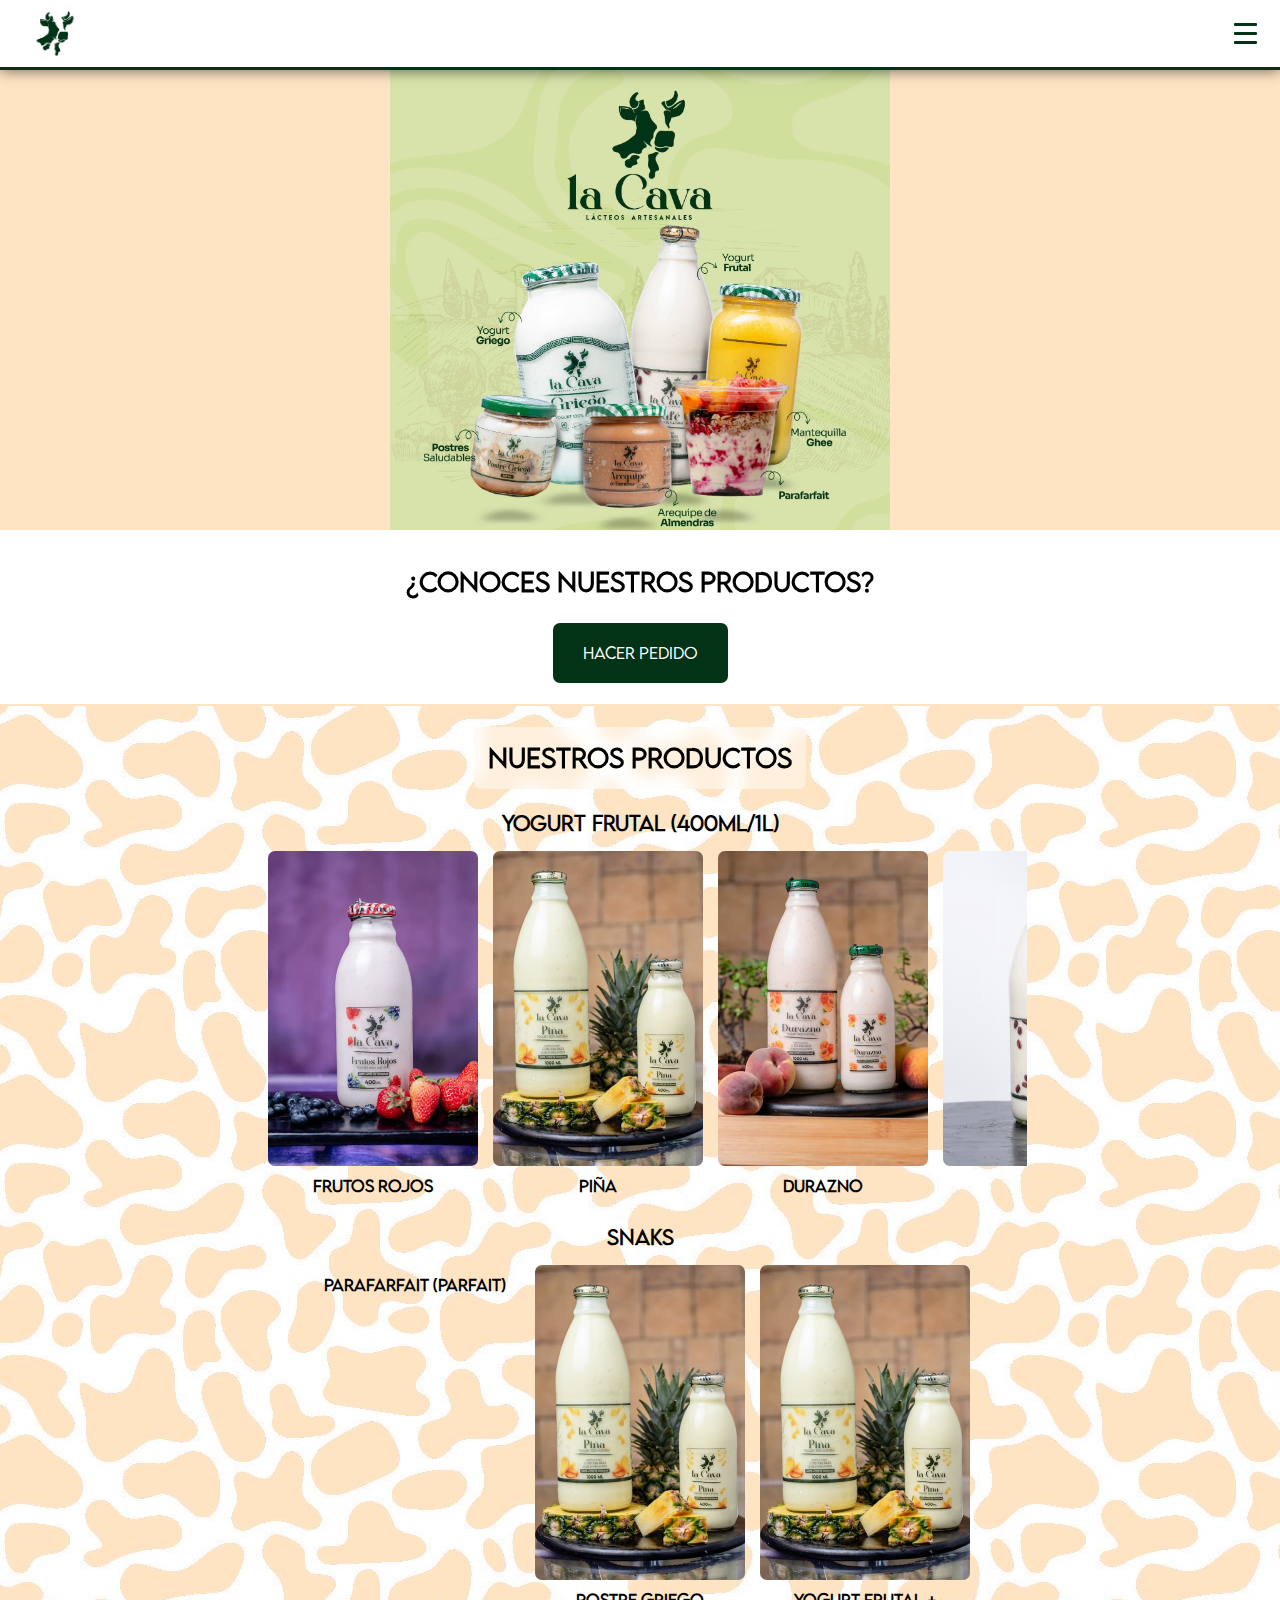
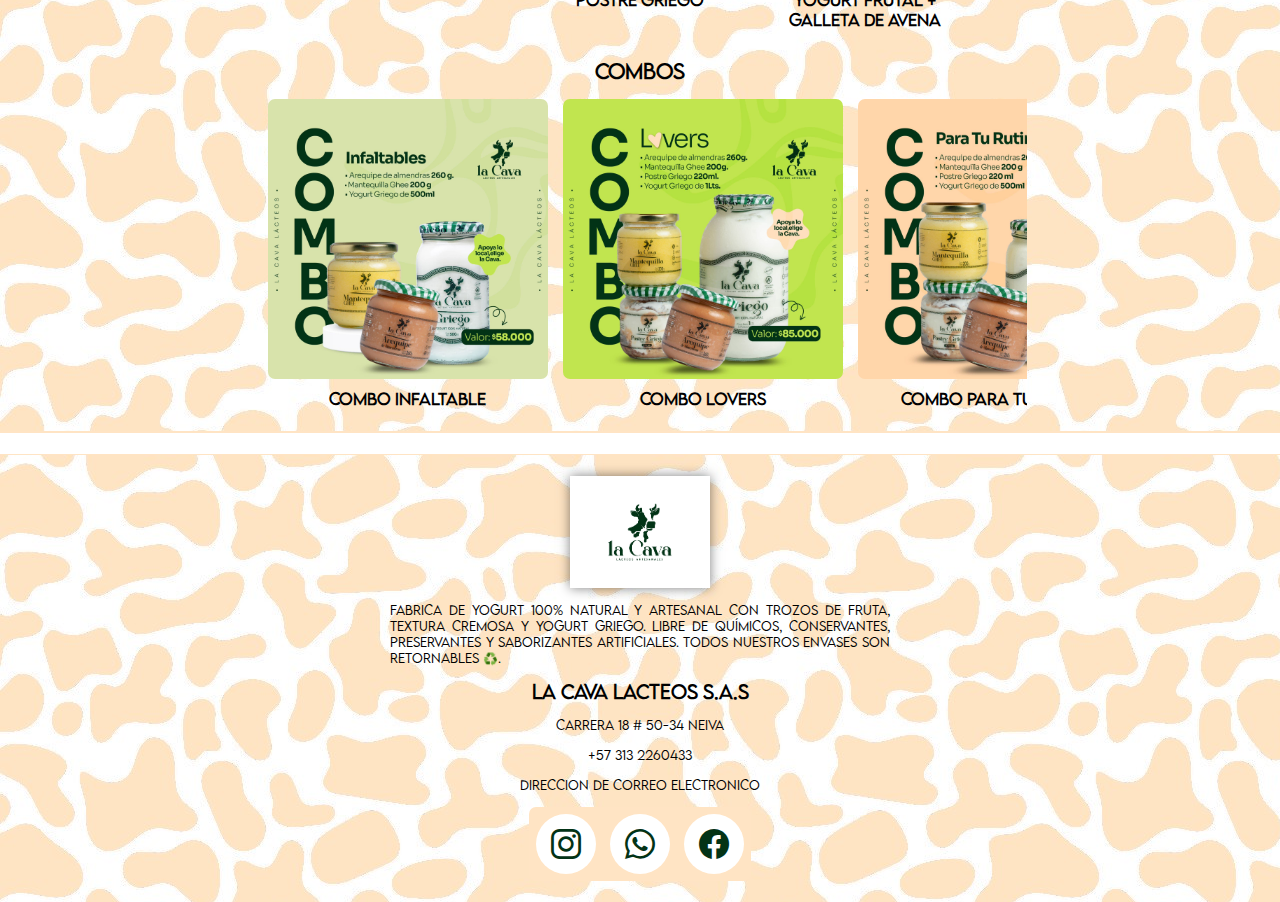
==== index.html @ c00cca92 "primer comit desde carpeta sync" ====
<!DOCTYPE html>
<html lang="es">

<head>
  <meta charset="UTF-8">
  <meta http-equiv="X-UA-Compatible" content="IE=edge">
  <meta name="viewport" content="width=device-width, initial-scale=1.0">
  <link rel="shortcut icon" href="./img/logo.jpg" type="image/x-icon">
  <link rel="stylesheet" href="./css/index.css">
  <link rel="stylesheet" href="https://cdn.jsdelivr.net/npm/bootstrap-icons@1.11.3/font/bootstrap-icons.min.css">
  <title>LA CAVA lacteos</title>
</head>

<body>
  <nav id="navbar">
    <a href=""><img src="./img/logo.jpg" alt="logo" class="logo"></a>
    <!-- <header>La Cava</header> -->
    <div class="menu">
      <input id="check-menu" type="checkbox">
      <label for="check-menu">
        <div class="burger-menu">
          <div class="barra-burger"></div>
          <div class="barra-burger"></div>
          <div class="barra-burger"></div>
        </div>
        <ul class="nav-content">
          <li><a href="#" class="nav-link">INICIO</a></li>
          <li><a href="#Tema_de_sección_1" class="nav-link">HACER PEDIDO</a></li>
          <li><a href="#products" class="nav-link">NUESTROS PRODUCTOS</a></li>
          <li><a href="#puntos-de-venta" class="nav-link">PUNTOS DE VENTA</a></li>
        </ul>
      </label>
    </div>
  </nav>
  <main class="flex-column">
    <section id="banner">
      <img class="imgbanner" src="./img/banner.jpeg" alt="logo+nombre">
    </section>

    <section id="Tema_de_sección_1" class="main-section autoShow">
      <header>¿conoces nuestros productos?</header>
      <a class="boton" href="carrito.html">HACER PEDIDO</a>
    </section>

    <section id="products">
      <header class="autoShow" >NUESTROS PRODUCTOS</header>
      <div class="flex-column autoShow">
        <h2>YOGURT FRUTAL (400ML/1L)</h3>
        <ul id="slider-yogurt">
          <!-- ACÁ VAN LOS YOGURTS QUE SE LISTAN EN EL index.js -->
        </ul>
      </div>

      <div class="flex-column autoShow">
        <h2>SNAKS</h2>
        <ul id="slider-snaks">
          <!-- ACÁ VAN LOS SNAKS QUE SE LISTAN EN EL index.js -->
        </ul>
      </div>

      <div class="flex-column autoShow">
        <h2>COMBOS</h2>
        <ul id="slider-combos">
          <!-- ACÁ VAN LOS COMBOS QUE SE LISTAN EN EL index.js -->
        </ul>
      </div>
    </section>

    <!-- <section id="puntos-de-venta" class="main-section">
      <header>PUNTOS DE VENTA</header>
      <iframe src="https://www.google.com/maps/d/embed?mid=1q1N6GIlWzFoCtLic-Kpfth4NSR_6SFg&hl=es-419&ehbc=2E312F"
        width="90%" height="400px" style="border: solid 1px;"></iframe>
    </section> -->

    <!-- <section id="Tema_de_sección_3" class="main-section">
      <header>Tema de sección 3</header>
      <li>
        <p>Lorem ipsum, dolor sit amet consectetur adipisicing elit. Fugit veniam porro laboriosam, ducimus
          error
          atque libero quaerat quisquam nihil accusamus neque, vitae eos doloribus in molestiae dolorum,
          vel
          reiciendis nemo!</p>
        <p>Lorem ipsum, dolor sit amet consectetur adipisicing elit. Fugit veniam porro laboriosam, ducimus
          error
          atque libero quaerat quisquam nihil accusamus neque, vitae eos doloribus in molestiae dolorum,
          vel
          reiciendis nemo!</p>
      </li>
    </section> -->

  </main>
  <footer>
    <img src="./img/logo+nombre.jpg" alt="">
    <p>Fabrica de yogurt 100% natural y artesanal con trozos de fruta, textura cremosa y yogurt griego. Libre de
      químicos, conservantes, preservantes y saborizantes artificiales.
      Todos nuestros envases son retornables ♻️.</p>
    <h2>LA CAVA LACTEOS S.A.S</h2>
    <li>Carrera 18 # 50-34 Neiva</li>
    <li>+57 313 2260433</li>
    <li>DIRECCION DE CORREO ELECTRONICO</li>
    <ul id="social-networks" class="flex-row">
      <a href="https://www.instagram.com/lacavalacteos/" target="_blank"><i class="bi bi-instagram"></i></a>
      <a href="https://tinyurl.com/cavalacteos" target="_blank"><i class="bi bi-whatsapp"></i></a>
      <a href="" target="_blank"><i class="bi bi-facebook"></i></a>
    </ul>
  </footer>
  <script src="./js/productos.js"></script>
  <script src="./js/index.js"></script>
</body>


</html>
---- css/index.css ----
@import url('global.css');

.boton {
  font-size: 15.21px;
  color: #fff;
  background-color: var(--green-color);
  padding: 20px 30px;
  border-radius: 7px;
  cursor: pointer;
}

.boton:hover {
  background-color: var(--green-color-hover);
}

section {
  align-items: center;
  justify-content: center;
  padding: 40px 3%;
  gap: 10px;
  color: #1e201f;
}


/* NAVBAR */
nav#navbar {
  position: sticky;
  top: 0;
  width: 100%;
  height: 70px;
  display: flex;
  align-items: center;
  justify-content: space-between;
  background: #fff;
  border-bottom: solid var(--green-color);
  z-index: 10;
  padding: 0 1%;
  box-shadow: 0px 0px 14px #0000009c;
}

nav#navbar a {
  height: 100%;
}


/* nav#navbar header {
    padding: 10px;
    text-transform: uppercase;
    font-size: 20px;
    font-weight: bold;
    color: #000;
} */

a.nav-link {
  padding: 15px 20px;
  text-transform: uppercase;
  background-color: #ffffffc2;
  color: var(--green-color);
  transition: .2s ease-in-out;
  font-weight: bold;
  border-radius: 5px;
  box-shadow: 0px 0px 14px #0000009c;
}

a.nav-link:hover {
  color: var(--green-color);
  background-color: #fff;
}

.menu {
  width: 43px;
}

.burger-menu {
  width: 100%;
  cursor: pointer;
  padding: 10px;
}

.barra-burger {
  width: 100%;
  height: 3px;
  border-radius: 1px;
  background: var(--green-color);
  transition: .2s ease-in-out;
  transition-property: transform;
}

.burger-menu:hover .barra-burger {
  background: var(--green-color-hover);
}

.barra-burger:nth-child(1),
.barra-burger:nth-child(2) {
  margin-bottom: 6px;
}

ul.nav-content {
  display: none;
  position: fixed;
  top: 70px;
  left: 0px;
  width: 100%;
  height: 100%;
  flex-direction: column;
  align-items: center;
  justify-content: space-evenly;
  background-color: #3030306d;
  backdrop-filter: blur(7px);
  font-size: 20px;
  padding-bottom: 70px;
}

input#check-menu {
  display: none;
}

input#check-menu:checked+label .burger-menu .barra-burger {
  background-color: #fe6732;
  transform: rotate(180deg);
}

input#check-menu:checked+label .nav-content {
  display: flex;
}

/* END NAVBAR */


main img.banner {
  width: 100%;
}

main section.main-section {
  width: 100%;
  color: #000;
  background-color: #fff;
  gap: 10px;
}

header {
  font-weight: bold;
  text-transform: uppercase;
  font-size: 25px;
  text-align: center;
  backdrop-filter: blur(7px);
  background-color: #ffffff70;
  padding: 14px;
  /* border: dashed 1px; */
  border-radius: 7px;
}


/* PRODUCTS */
section#products {
  color: #000;
  width: 100%;
  gap: 7px;
  padding-bottom: 15px;
  background-image: url(../img/fontcow2.jpg);
  border-top: solid 2px var(--cream-color);
  border-bottom: solid 2px var(--cream-color);
}

#products h2{
  margin-top: 14px;
}

section#products div {
  color: #000;
  width: 100%;
  gap: 14px;
}

#slider-snaks,
#slider-combos {
  max-width: fit-content;
}

#slider-combos img {
  width: 280px;
}

section#products ul {
  gap: 15px;
  display: flex;
  width: 210px;
  overflow-x: scroll;
  padding: 1px 15px 7px 15px;
  scroll-snap-type: x mandatory;
}

section#products ul li {
  display: flex;
  flex-direction: column;
  gap: 5px;
  justify-content: flex-start;
  cursor: pointer;
  color: #000;
  transition: .2s ease-in-out;
  text-align: center;
  scroll-snap-align: center;
  width: 210px;
}

section#products ul li p {
  position: relative;
  bottom: 80%;
  pointer-events: none;
  z-index: 1;
  padding: 0 21px;
  color: transparent;
  transition: .2s ease-in-out;
  height: 0px;
  text-align: center;
  width: 100%;
}

section#products #slider-combos li img,
section#products #slider-combos li,
section#products #slider-combos {
  width: 280px;
}

section#products ul li img {
  width: 210px;
  border-radius: 7px;
  transition: .2s ease-in-out;
}

section#products ul li img:hover+p {
  color: white;
}

section#products ul li img:hover {
  filter: brightness(10%);
}

section#products ul li:hover {
  color: var(--green-color);
}

section#products ul li {
  font-size: 13px;
}

/* SCROLLBAR MY products */
section#products ul::-webkit-scrollbar {
  background: transparent;
  height: 10px;
}

section#products ul::-webkit-scrollbar-track {
  margin-inline: 50px;
}

section#products ul::-webkit-scrollbar-thumb {
  background: #585858;
  border-radius: 12px;

}

section#products ul::-webkit-scrollbar-thumb:hover {
  background: var(--green-color);
}

@media (min-width: 800px) {

  section {
    padding: 21px 14%;
  }

  .imgbanner {
    max-width: 500px;
  }

  section#products ul,
  section#products #slider-combos {
    width: 84%;
  }
}
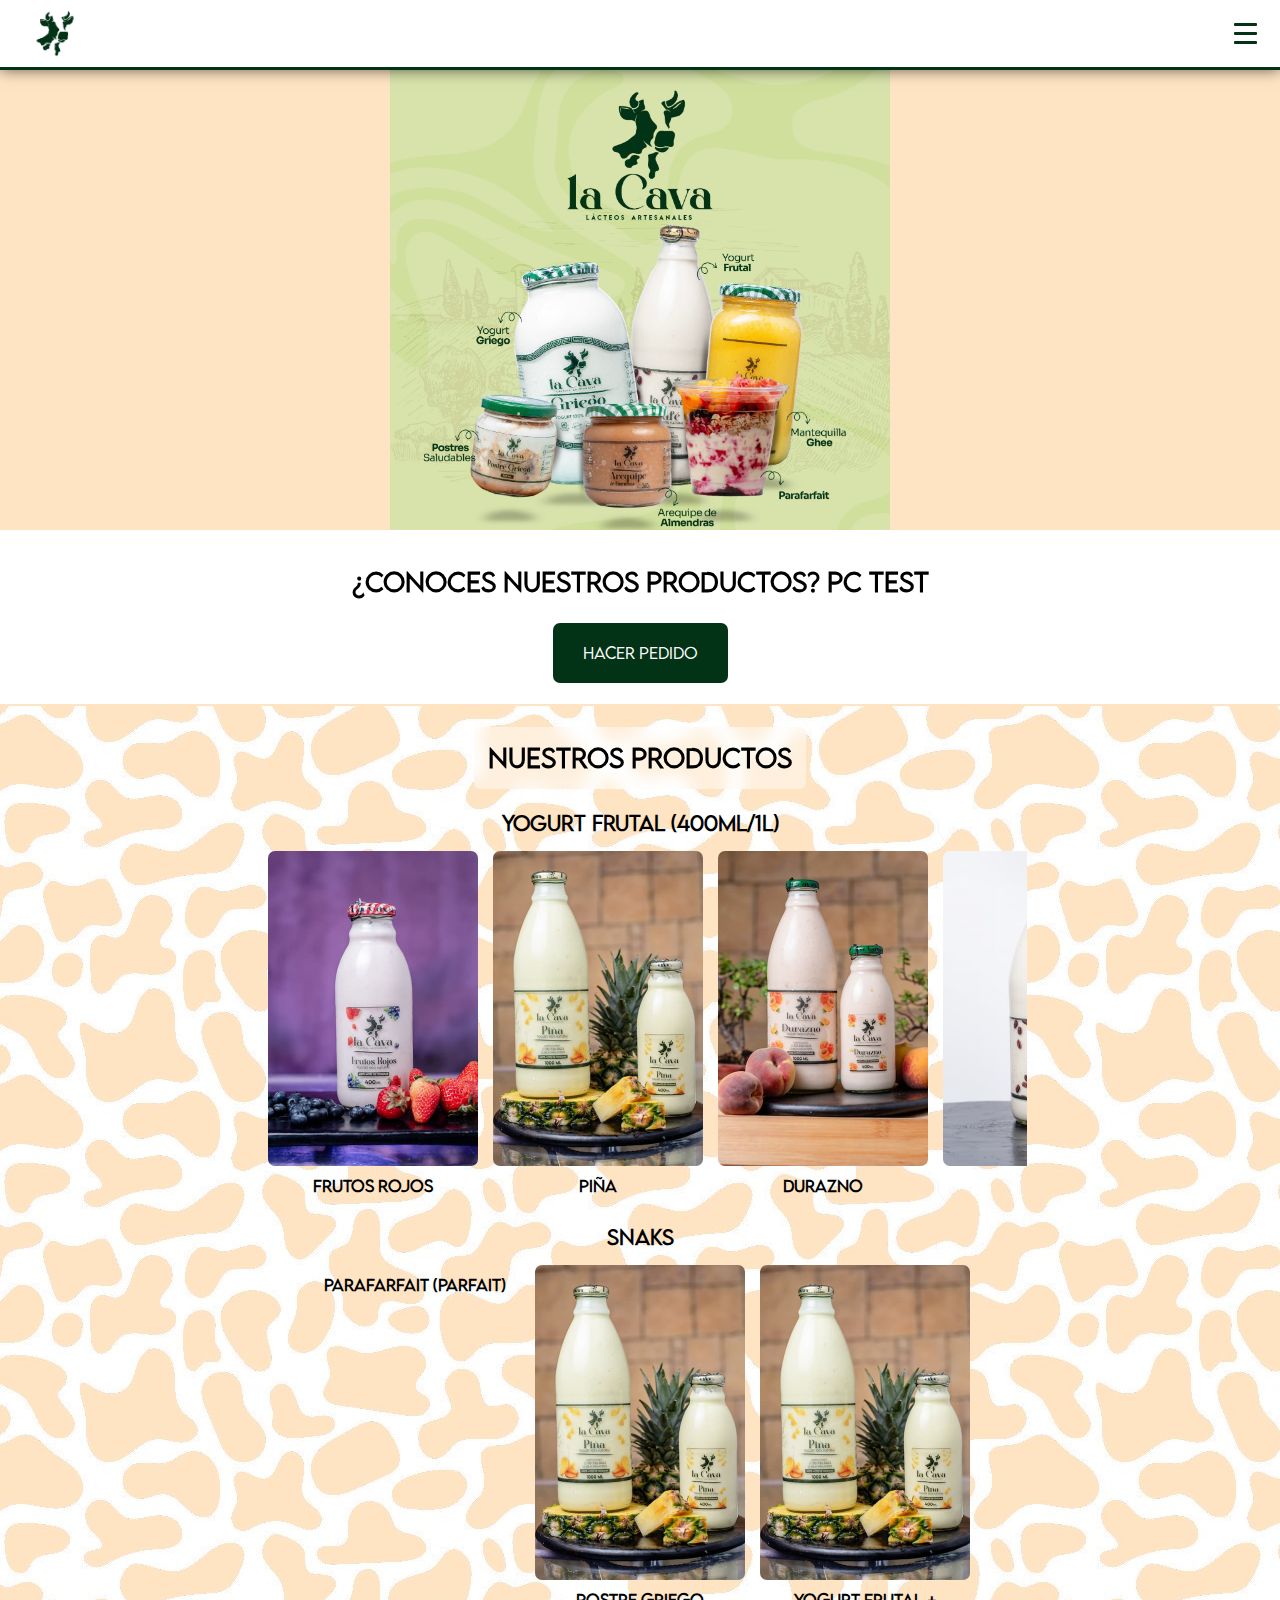
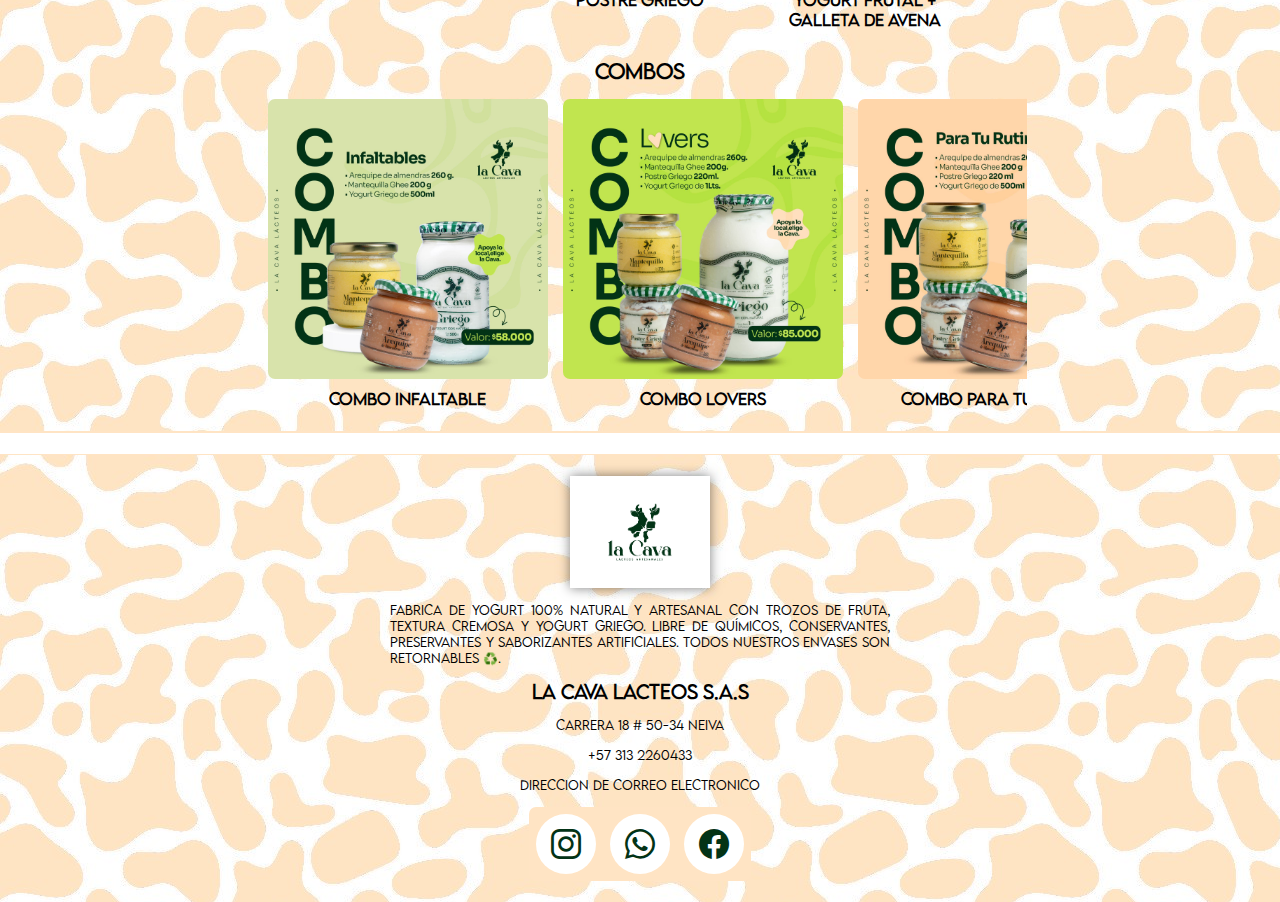
==== commit d8e59ccf: "pc test" ====
--- a/index.html
+++ b/index.html
@@ -38,7 +38,7 @@
     </section>
 
     <section id="Tema_de_sección_1" class="main-section autoShow">
-      <header>¿conoces nuestros productos?</header>
+      <header>¿conoces nuestros productos? pc test</header>
       <a class="boton" href="carrito.html">HACER PEDIDO</a>
     </section>
 
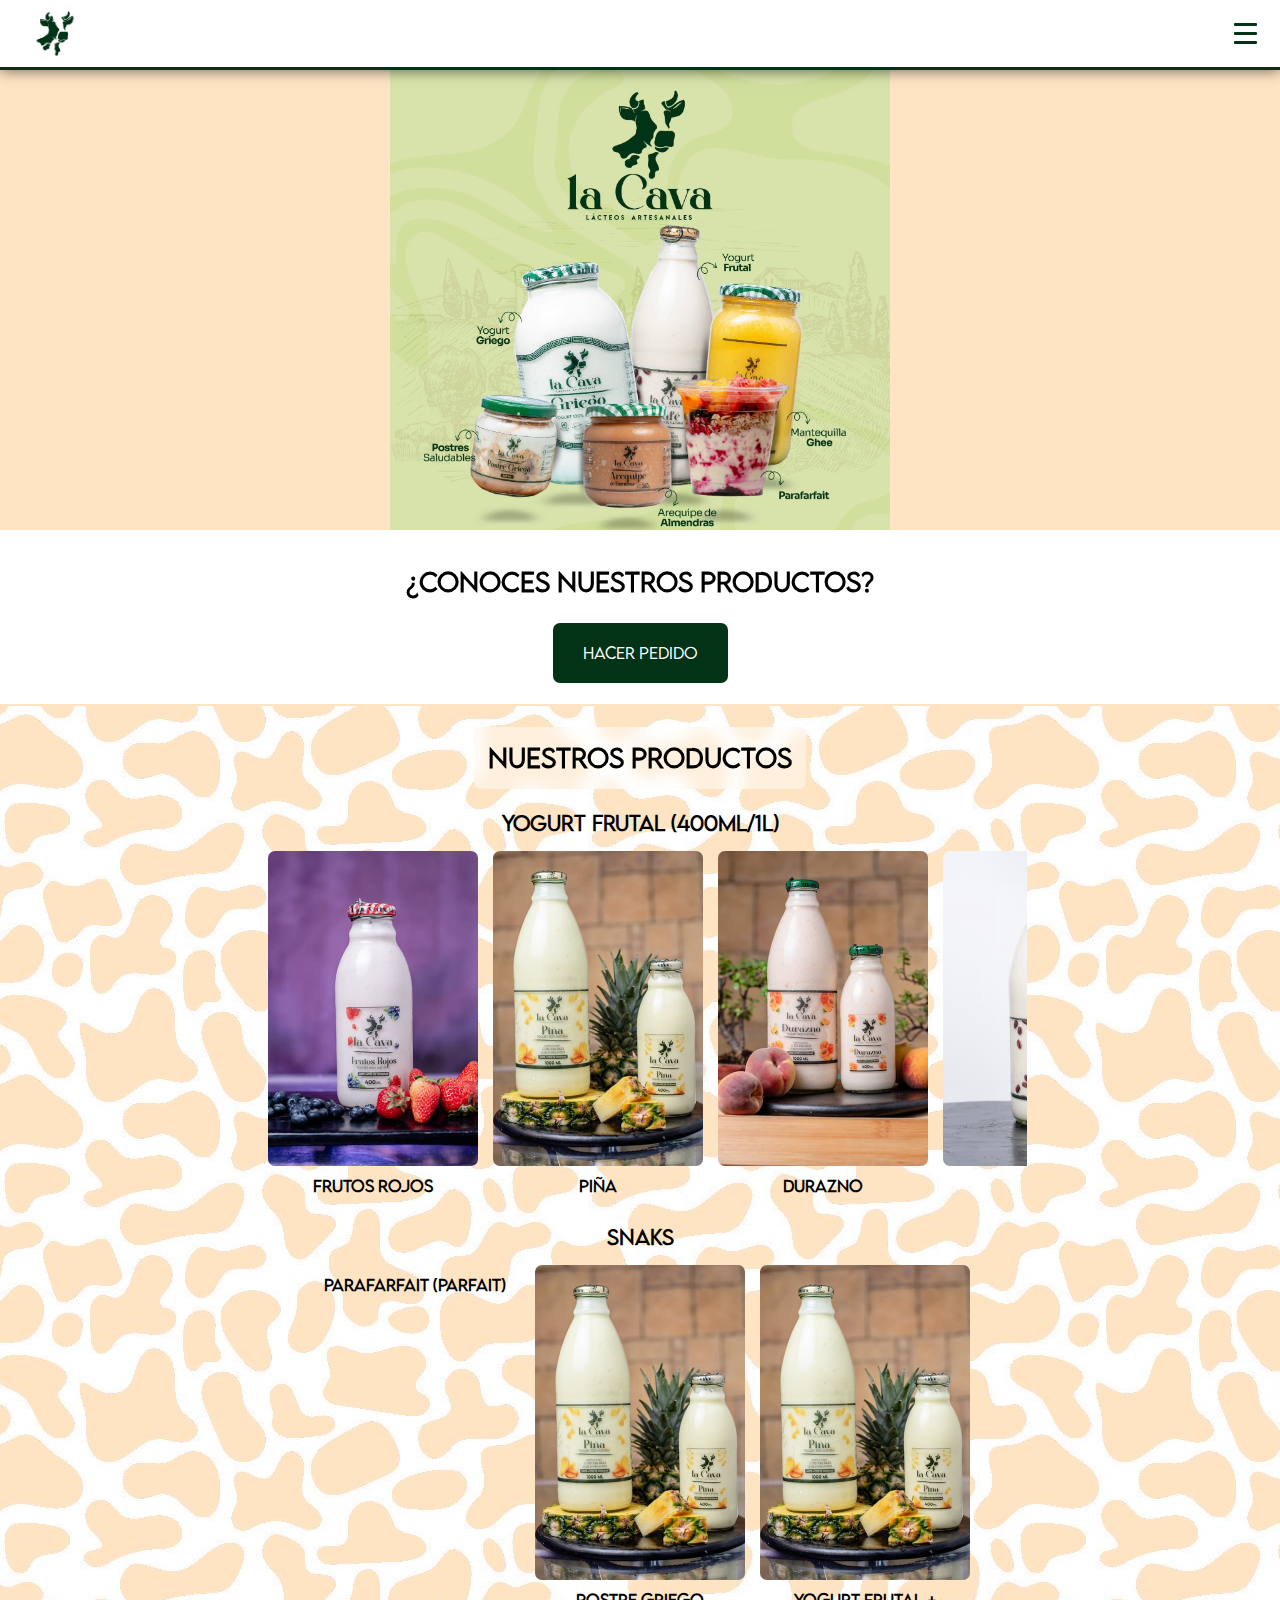
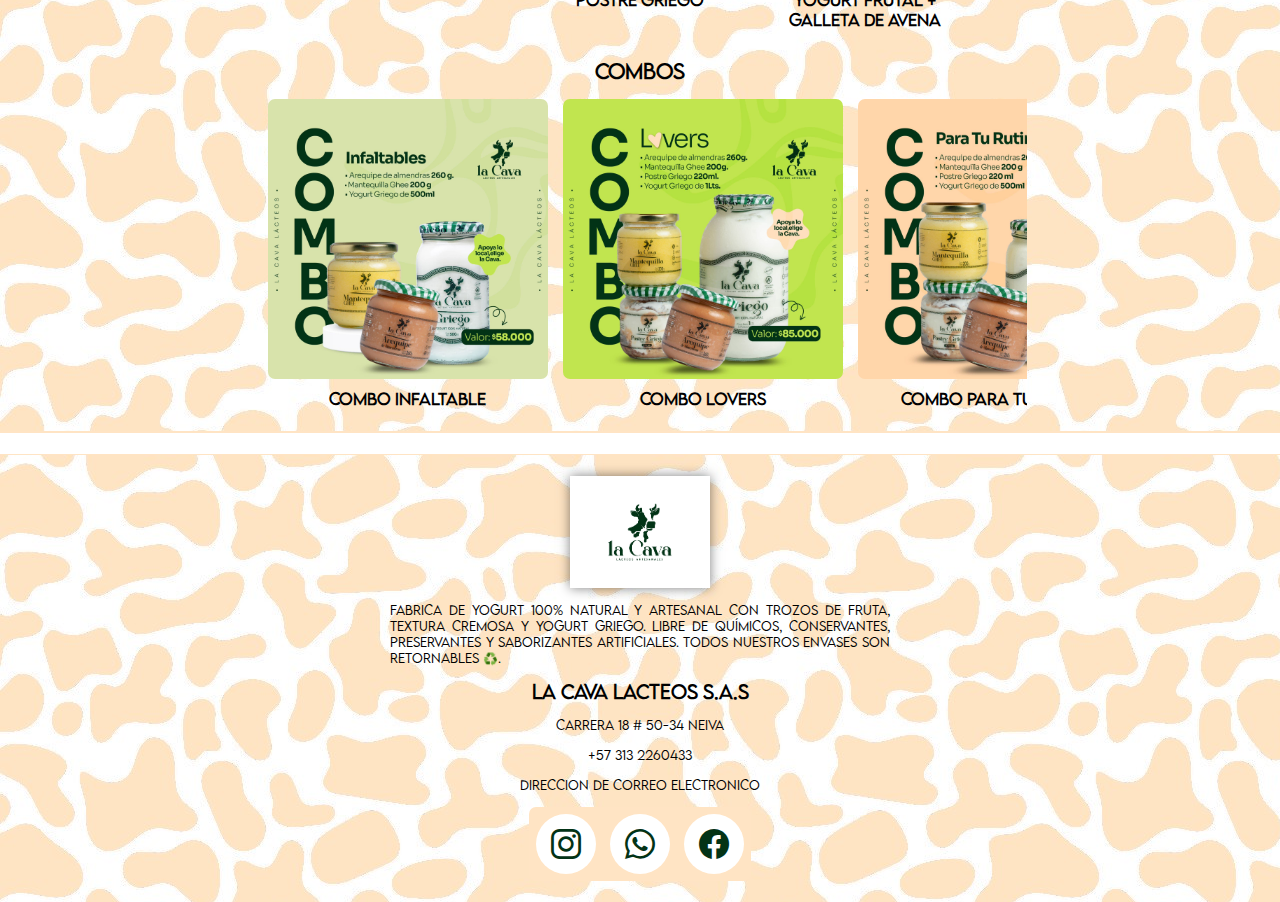
==== commit 09db07ea: "portatil test" ====
--- a/index.html
+++ b/index.html
@@ -38,7 +38,7 @@
     </section>
 
     <section id="Tema_de_sección_1" class="main-section autoShow">
-      <header>¿conoces nuestros productos? pc test</header>
+      <header>¿conoces nuestros productos?</header>
       <a class="boton" href="carrito.html">HACER PEDIDO</a>
     </section>
 
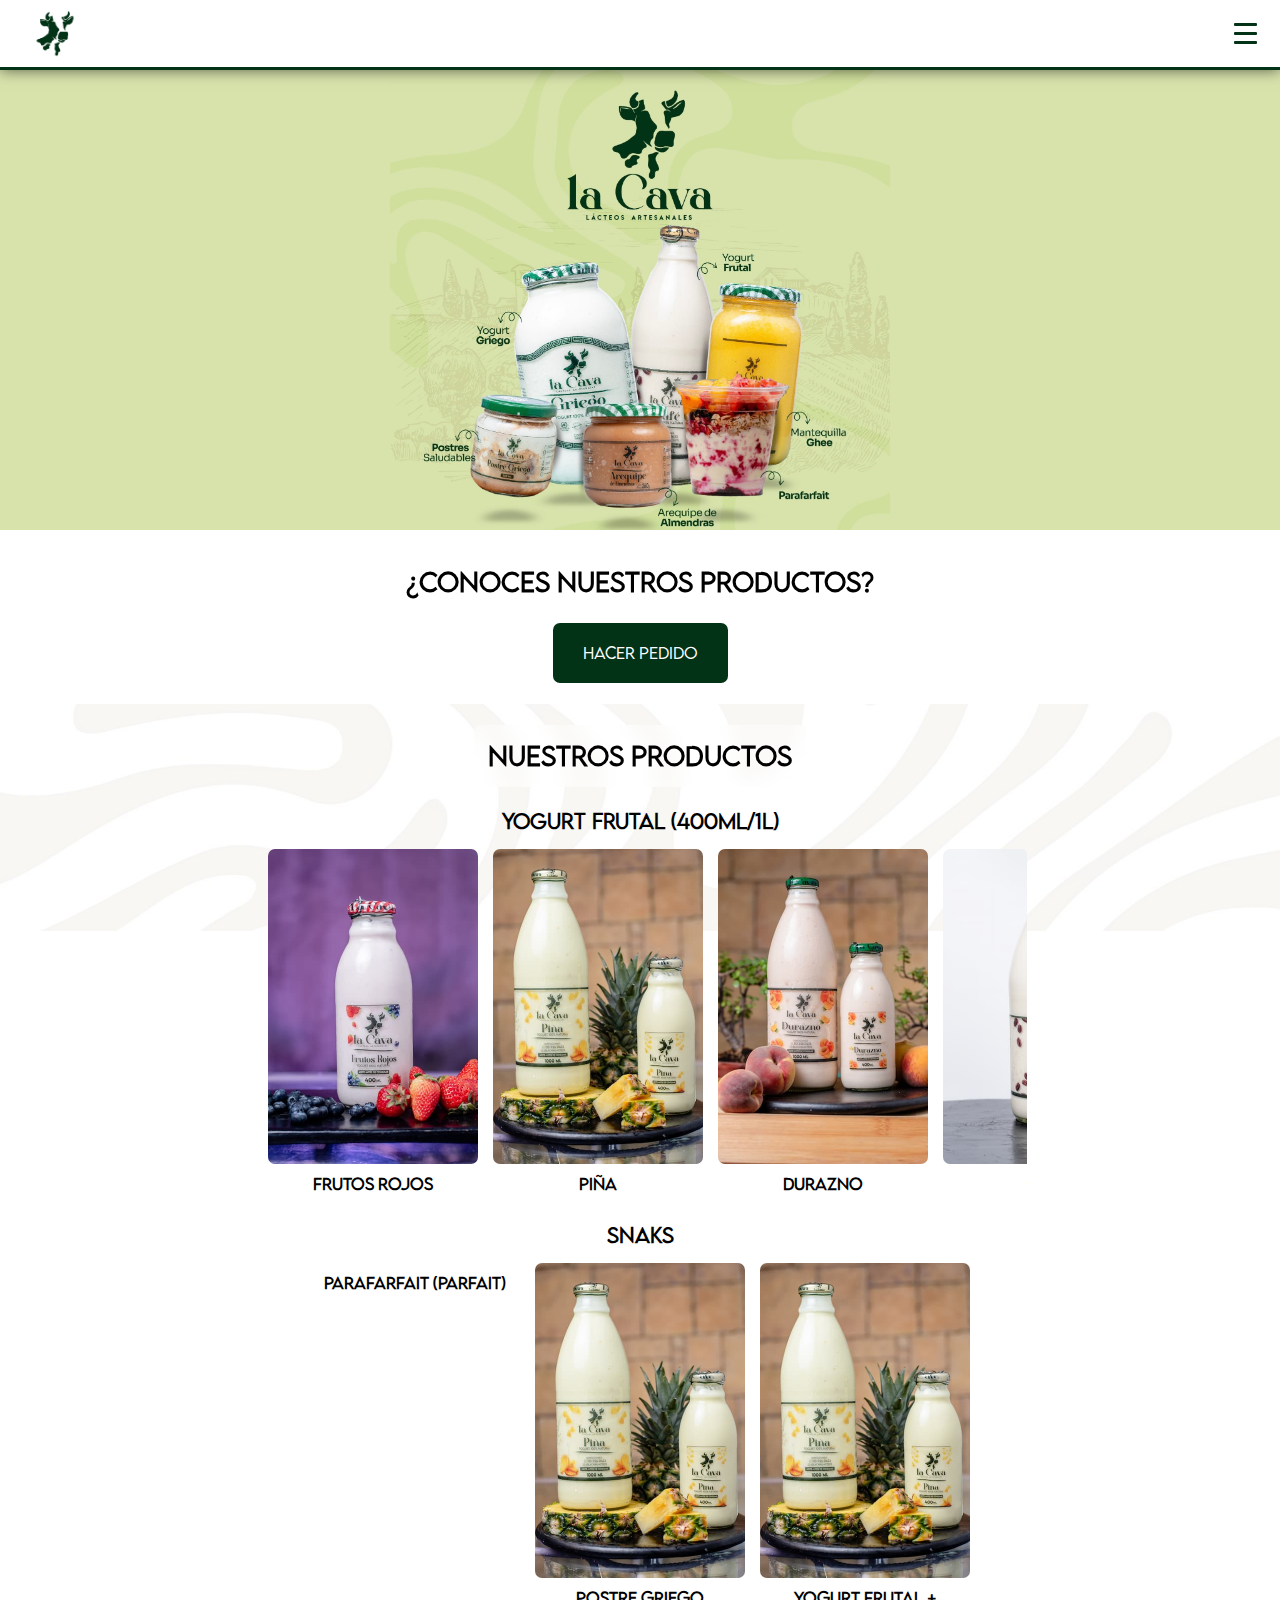
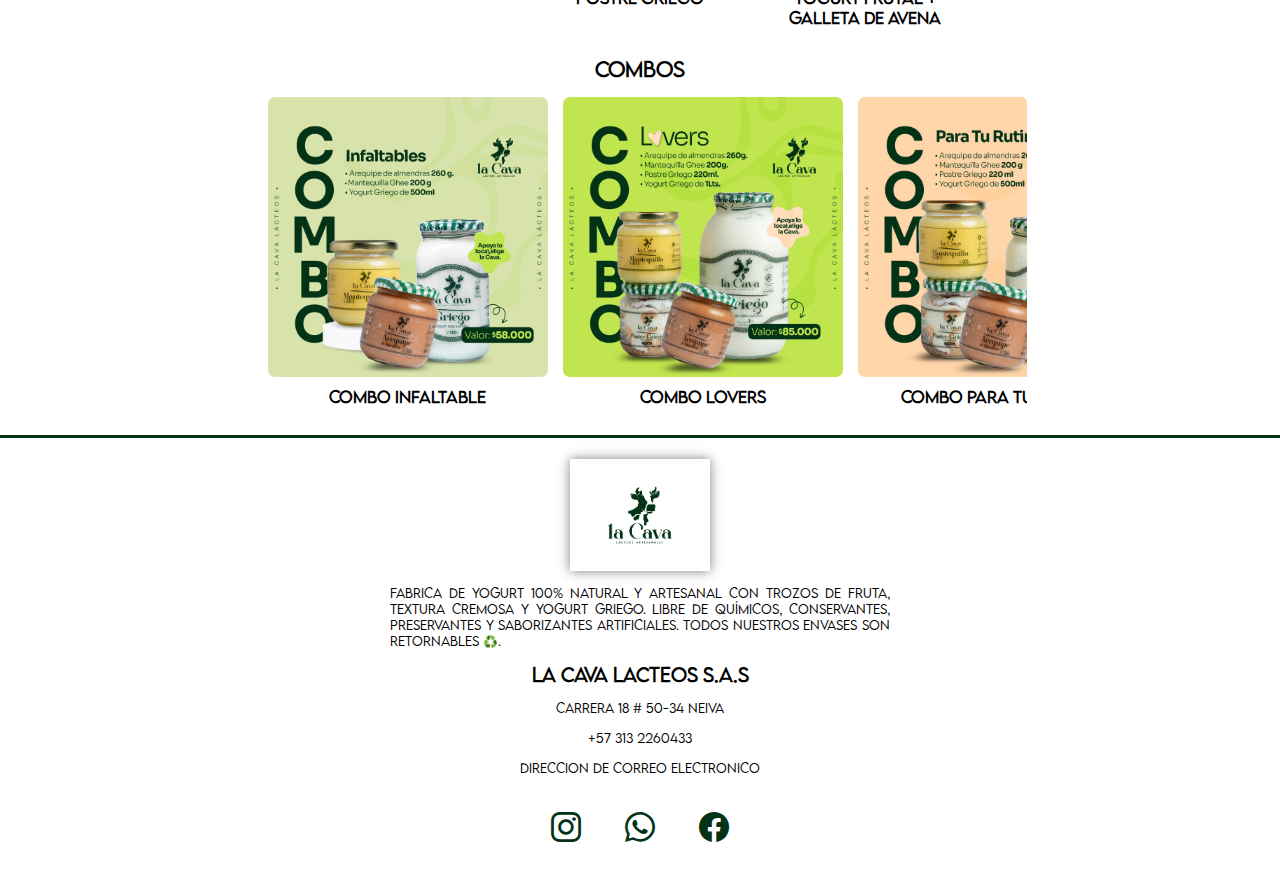
==== commit 65be21f4: "links fixed" ====
--- a/index.html
+++ b/index.html
@@ -100,8 +100,8 @@
     <li>DIRECCION DE CORREO ELECTRONICO</li>
     <ul id="social-networks" class="flex-row">
       <a href="https://www.instagram.com/lacavalacteos/" target="_blank"><i class="bi bi-instagram"></i></a>
-      <a href="https://tinyurl.com/cavalacteos" target="_blank"><i class="bi bi-whatsapp"></i></a>
-      <a href="" target="_blank"><i class="bi bi-facebook"></i></a>
+      <a href="https://wa.me/573132260433" target="_blank"><i class="bi bi-whatsapp"></i></a>
+      <a href="https://www.facebook.com/profile.php?id=61558479196735" target="_blank"><i class="bi bi-facebook"></i></a>
     </ul>
   </footer>
   <script src="./js/productos.js"></script>
--- a/css/index.css
+++ b/css/index.css
@@ -7,6 +7,7 @@
   padding: 20px 30px;
   border-radius: 7px;
   cursor: pointer;
+  transition: .2s ease-in-out;
 }
 
 .boton:hover {
@@ -156,13 +157,14 @@
   color: #000;
   width: 100%;
   gap: 7px;
-  padding-bottom: 15px;
-  background-image: url(../img/fontcow2.jpg);
-  border-top: solid 2px var(--cream-color);
-  border-bottom: solid 2px var(--cream-color);
-}
-
-#products h2{
+  background-image: url(../img/light-background.jpg);
+  background-repeat: no-repeat;
+  background-size: cover;
+  background-position: center center;
+  background-attachment: fixed;
+}
+
+#products h2 {
   margin-top: 14px;
 }
 
@@ -188,6 +190,7 @@
   overflow-x: scroll;
   padding: 1px 15px 7px 15px;
   scroll-snap-type: x mandatory;
+  border-radius: 7px;
 }
 
 section#products ul li {
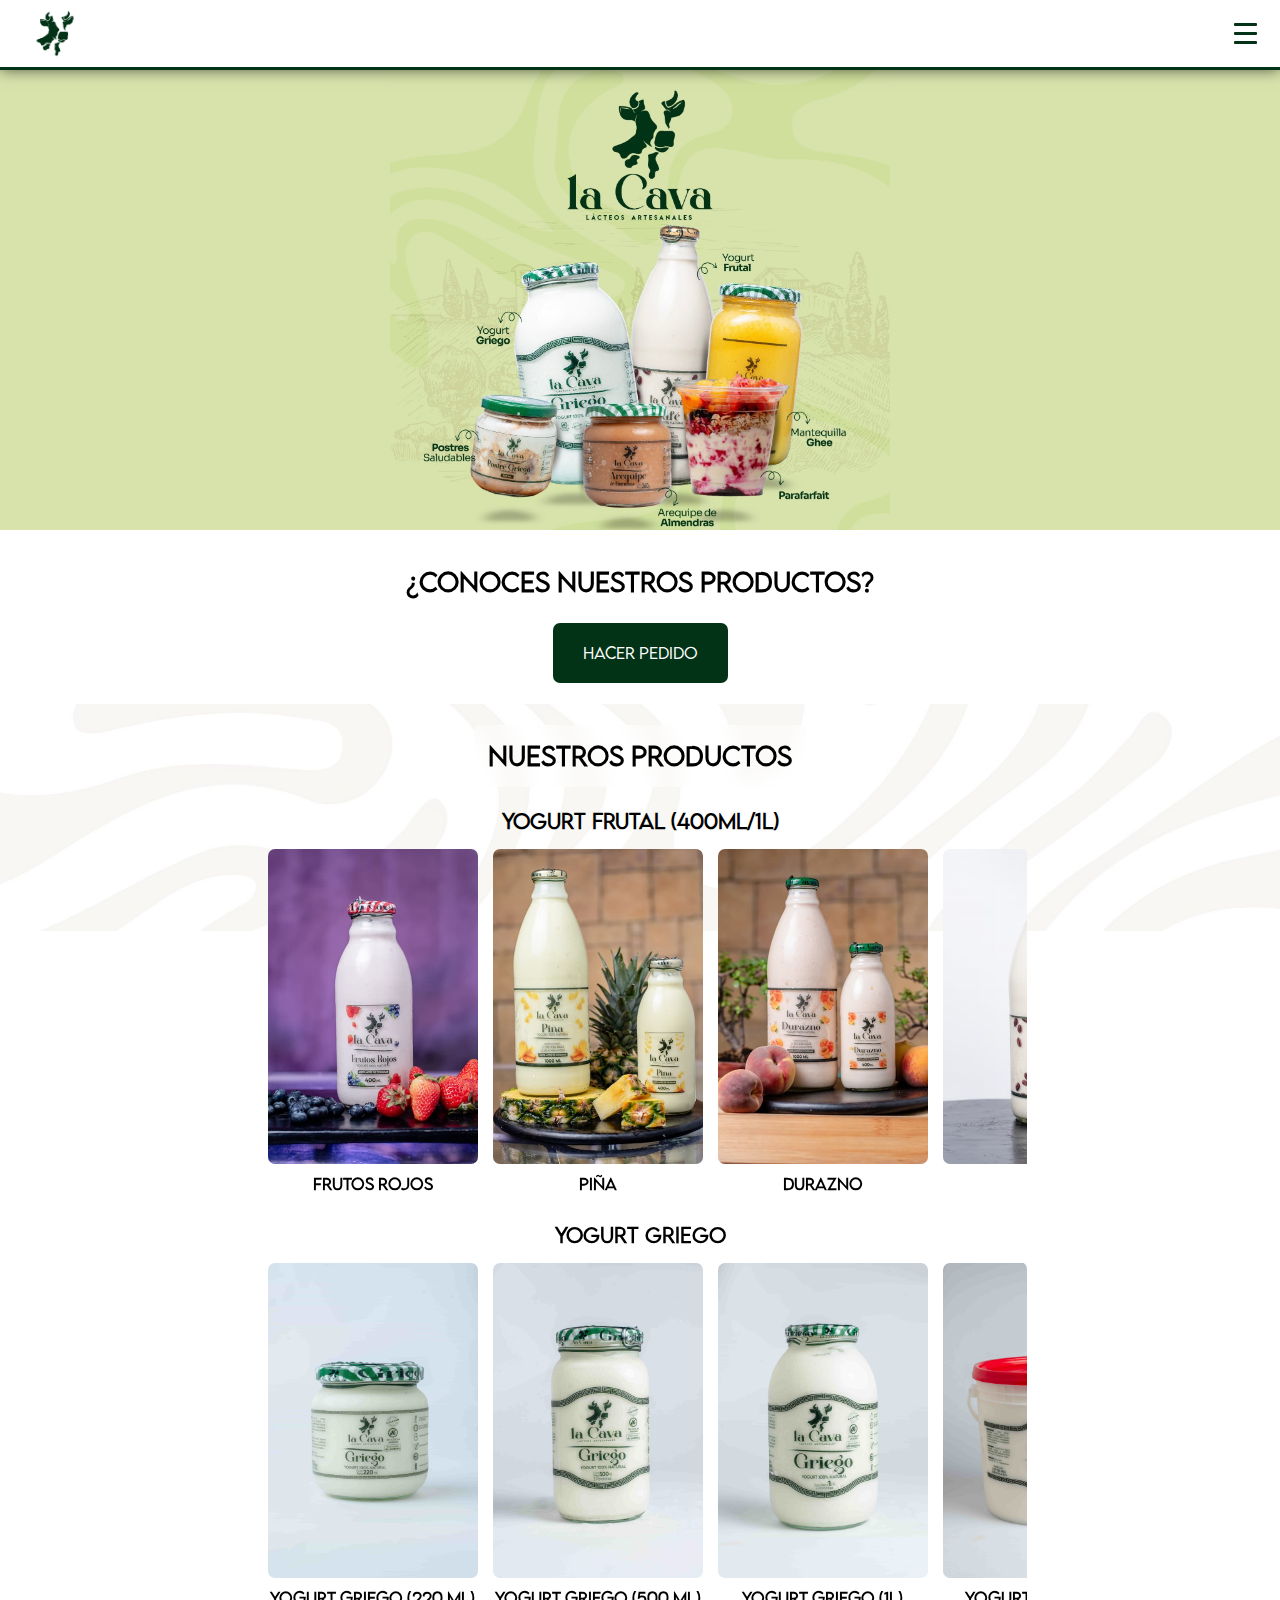
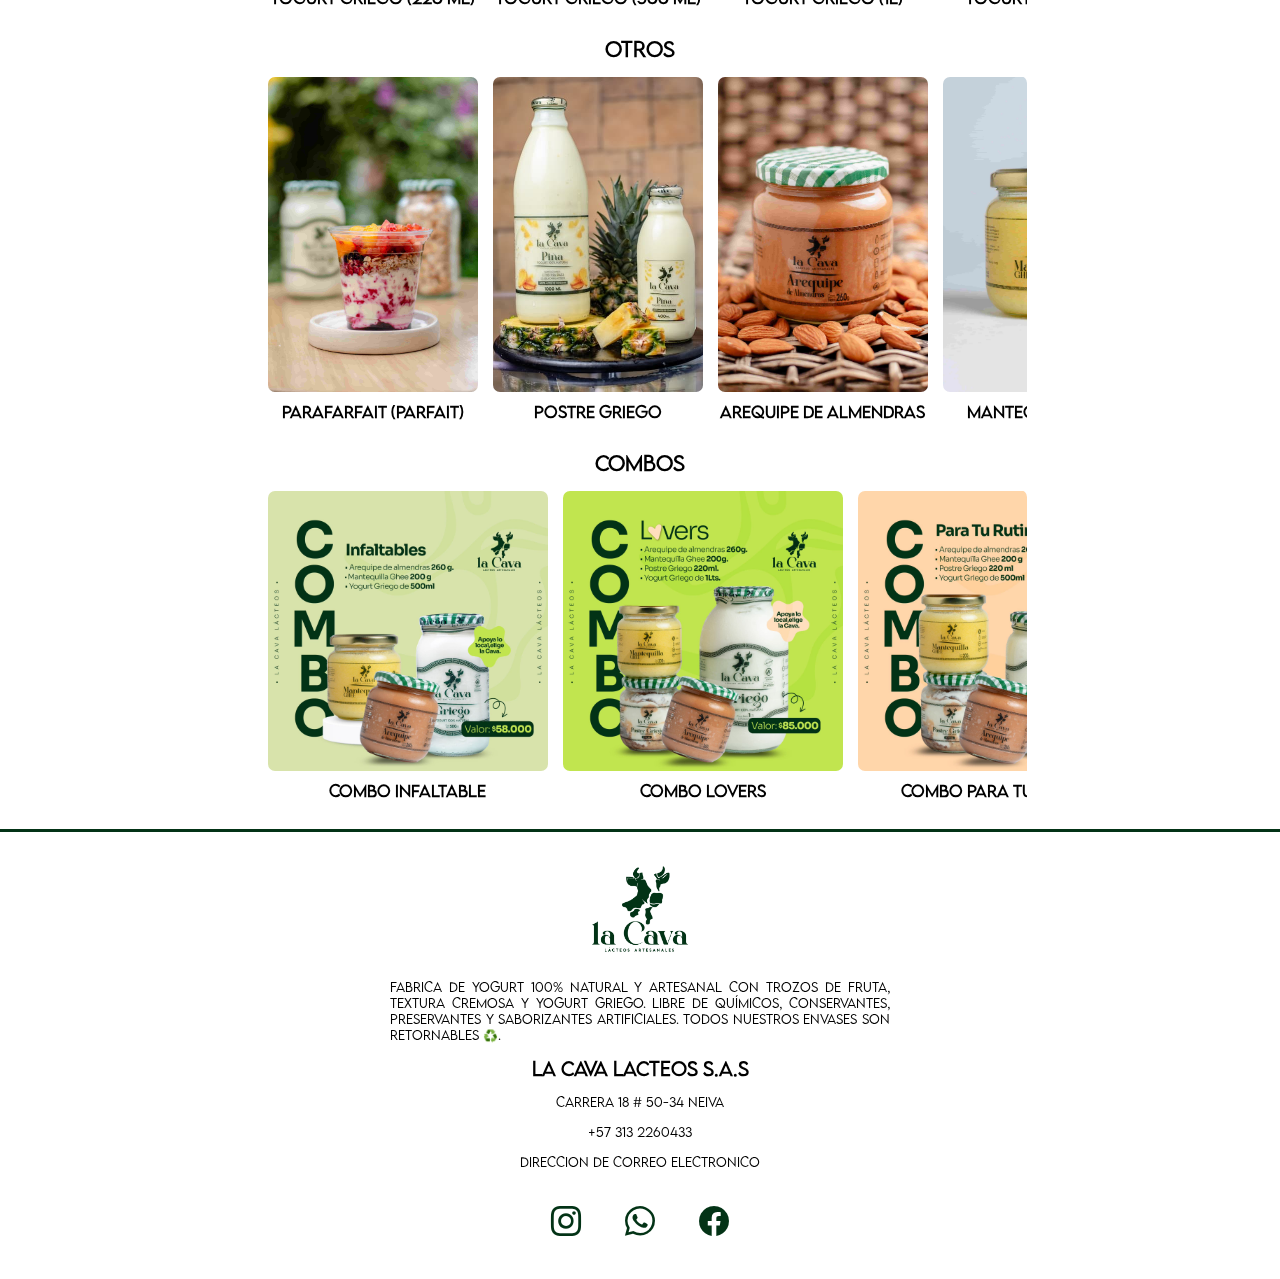
==== commit 91fc8f82: "arreglos varios" ====
--- a/index.html
+++ b/index.html
@@ -32,6 +32,7 @@
       </label>
     </div>
   </nav>
+
   <main class="flex-column">
     <section id="banner">
       <img class="imgbanner" src="./img/banner.jpeg" alt="logo+nombre">
@@ -43,17 +44,24 @@
     </section>
 
     <section id="products">
-      <header class="autoShow" >NUESTROS PRODUCTOS</header>
+      <header class="autoShow">NUESTROS PRODUCTOS</header>
       <div class="flex-column autoShow">
         <h2>YOGURT FRUTAL (400ML/1L)</h3>
-        <ul id="slider-yogurt">
-          <!-- ACÁ VAN LOS YOGURTS QUE SE LISTAN EN EL index.js -->
-        </ul>
+          <ul id="slider-yogurt">
+            <!-- ACÁ VAN LOS YOGURTS QUE SE LISTAN EN EL index.js -->
+          </ul>
       </div>
 
       <div class="flex-column autoShow">
-        <h2>SNAKS</h2>
-        <ul id="slider-snaks">
+        <h2>YOGURT GRIEGO</h3>
+          <ul id="slider-griego">
+            <!-- ACÁ VAN LOS YOGURTS QUE SE LISTAN EN EL index.js -->
+          </ul>
+      </div>
+
+      <div class="flex-column autoShow">
+        <h2>OTROS</h2>
+        <ul id="slider-otros">
           <!-- ACÁ VAN LOS SNAKS QUE SE LISTAN EN EL index.js -->
         </ul>
       </div>
@@ -101,7 +109,8 @@
     <ul id="social-networks" class="flex-row">
       <a href="https://www.instagram.com/lacavalacteos/" target="_blank"><i class="bi bi-instagram"></i></a>
       <a href="https://wa.me/573132260433" target="_blank"><i class="bi bi-whatsapp"></i></a>
-      <a href="https://www.facebook.com/profile.php?id=61558479196735" target="_blank"><i class="bi bi-facebook"></i></a>
+      <a href="https://www.facebook.com/profile.php?id=61558479196735" target="_blank"><i
+          class="bi bi-facebook"></i></a>
     </ul>
   </footer>
   <script src="./js/productos.js"></script>
--- a/css/index.css
+++ b/css/index.css
@@ -1,4 +1,4 @@
-@import url('global.css');
+@import url("global.css");
 
 .boton {
   font-size: 15.21px;
@@ -6,8 +6,8 @@
   background-color: var(--green-color);
   padding: 20px 30px;
   border-radius: 7px;
-  cursor: pointer;
-  transition: .2s ease-in-out;
+  cursor: url("../img/cursor-cow.png"), pointer;
+  transition: 0.1s ease-in-out;
 }
 
 .boton:hover {
@@ -21,7 +21,6 @@
   gap: 10px;
   color: #1e201f;
 }
-
 
 /* NAVBAR */
 nav#navbar {
@@ -41,8 +40,8 @@
 
 nav#navbar a {
   height: 100%;
-}
-
+  cursor: url("../img/cursor-cow.png"), pointer;
+}
 
 /* nav#navbar header {
     padding: 10px;
@@ -57,7 +56,7 @@
   text-transform: uppercase;
   background-color: #ffffffc2;
   color: var(--green-color);
-  transition: .2s ease-in-out;
+  transition: 0.1s;
   font-weight: bold;
   border-radius: 5px;
   box-shadow: 0px 0px 14px #0000009c;
@@ -66,6 +65,7 @@
 a.nav-link:hover {
   color: var(--green-color);
   background-color: #fff;
+  cursor: url("../img/cursor-cow.png"), pointer;
 }
 
 .menu {
@@ -74,7 +74,7 @@
 
 .burger-menu {
   width: 100%;
-  cursor: pointer;
+  cursor: url("../img/cursor-cow.png"), pointer;
   padding: 10px;
 }
 
@@ -83,12 +83,13 @@
   height: 3px;
   border-radius: 1px;
   background: var(--green-color);
-  transition: .2s ease-in-out;
+  transition: 0.1s ease-in-out;
   transition-property: transform;
 }
 
 .burger-menu:hover .barra-burger {
   background: var(--green-color-hover);
+  cursor: url("../img/cursor-cow.png"), pointer;
 }
 
 .barra-burger:nth-child(1),
@@ -116,17 +117,16 @@
   display: none;
 }
 
-input#check-menu:checked+label .burger-menu .barra-burger {
+input#check-menu:checked + label .burger-menu .barra-burger {
   background-color: #fe6732;
   transform: rotate(180deg);
 }
 
-input#check-menu:checked+label .nav-content {
+input#check-menu:checked + label .nav-content {
   display: flex;
 }
 
 /* END NAVBAR */
-
 
 main img.banner {
   width: 100%;
@@ -151,7 +151,6 @@
   border-radius: 7px;
 }
 
-
 /* PRODUCTS */
 section#products {
   color: #000;
@@ -174,8 +173,9 @@
   gap: 14px;
 }
 
-#slider-snaks,
-#slider-combos {
+#slider-otros,
+#slider-combos,
+#slider-griego {
   max-width: fit-content;
 }
 
@@ -198,9 +198,8 @@
   flex-direction: column;
   gap: 5px;
   justify-content: flex-start;
-  cursor: pointer;
-  color: #000;
-  transition: .2s ease-in-out;
+  color: #000;
+  transition: 0.1s ease-in-out;
   text-align: center;
   scroll-snap-align: center;
   width: 210px;
@@ -213,7 +212,7 @@
   z-index: 1;
   padding: 0 21px;
   color: transparent;
-  transition: .2s ease-in-out;
+  transition: 0.1s ease-in-out;
   height: 0px;
   text-align: center;
   width: 100%;
@@ -228,10 +227,10 @@
 section#products ul li img {
   width: 210px;
   border-radius: 7px;
-  transition: .2s ease-in-out;
-}
-
-section#products ul li img:hover+p {
+  transition: 0.1s ease-in-out;
+}
+
+section#products ul li img:hover + p {
   color: white;
 }
 
@@ -260,7 +259,6 @@
 section#products ul::-webkit-scrollbar-thumb {
   background: #585858;
   border-radius: 12px;
-
 }
 
 section#products ul::-webkit-scrollbar-thumb:hover {
@@ -268,7 +266,6 @@
 }
 
 @media (min-width: 800px) {
-
   section {
     padding: 21px 14%;
   }
@@ -281,4 +278,4 @@
   section#products #slider-combos {
     width: 84%;
   }
-}+}
